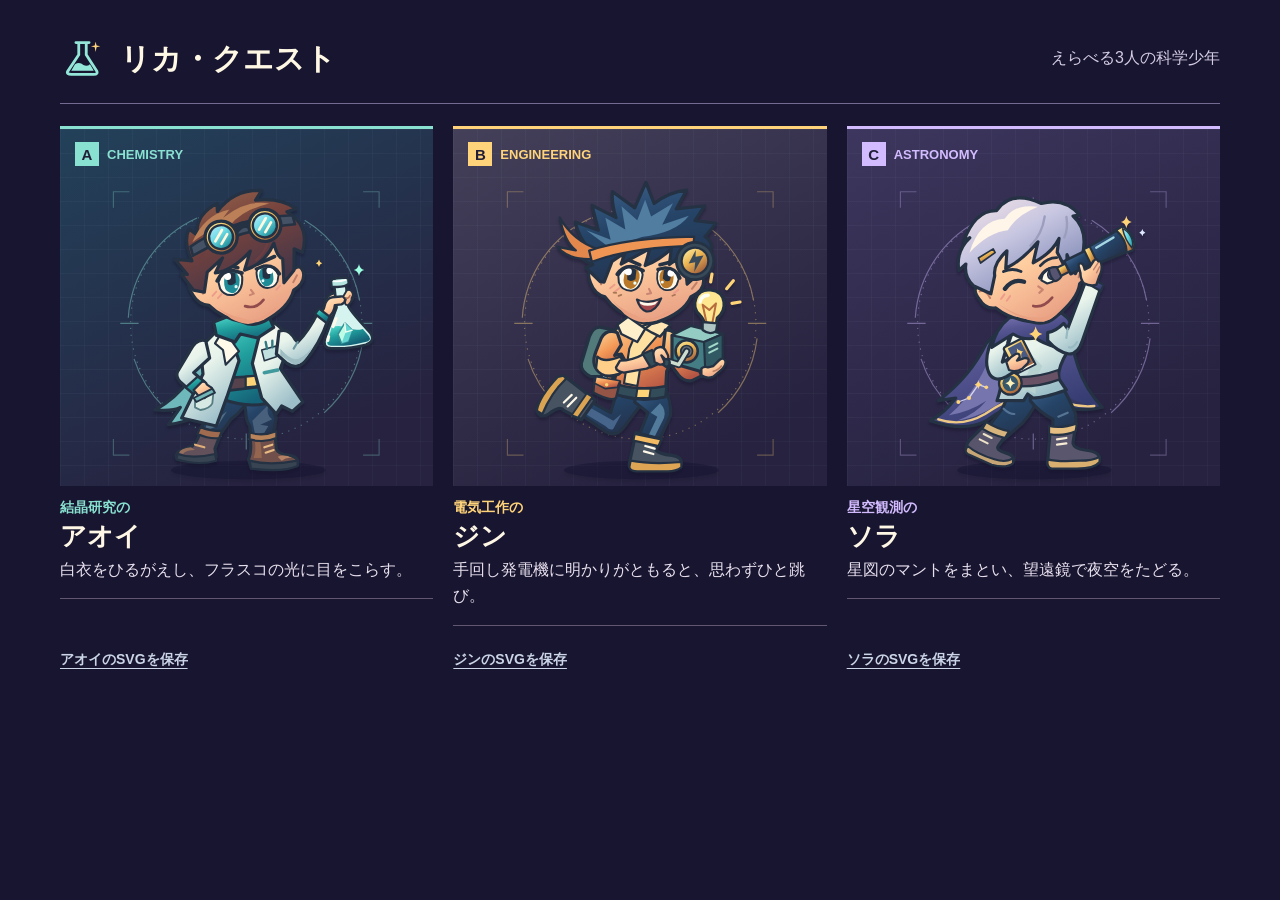
==== docs/hero-studies.html @ a7d61a47 "Add three selectable science heroes without migrating existing adventures" ====
<!doctype html>
<html lang="ja">
<head>
<meta charset="utf-8">
<meta name="viewport" content="width=device-width, initial-scale=1">
<title>リカ・クエスト｜3人の主人公</title>
<style>
*{box-sizing:border-box}
body{margin:0;background:#17152f;color:#fff8e4;font-family:"Hiragino Maru Gothic ProN","Yu Gothic UI","Meiryo",sans-serif}
main{max-width:1240px;margin:auto;padding:36px 40px 20px}
header{display:flex;align-items:center;gap:15px;padding-bottom:22px;border-bottom:1px solid #736b91}
header svg{width:45px;height:45px}
h1,h2,p{margin:0}
h1{font-size:30px;line-height:1.2}
header p{margin-left:auto;font-size:16px;color:#d5cbe5}
.lineup,.exports{display:grid;grid-template-columns:repeat(3,minmax(0,1fr));gap:20px}
.lineup{padding-top:22px}
article{--accent:#89e2d1;--shade:#23415a;min-width:0}
article:nth-child(2){--accent:#ffd37a;--shade:#44405a}
article:nth-child(3){--accent:#d3bbff;--shade:#3d365e}
.stage{position:relative;isolation:isolate;background:linear-gradient(155deg,var(--shade),#26223f 83%);border-top:3px solid var(--accent);overflow:hidden;min-height:360px}
.stage:before{content:"";position:absolute;inset:0;z-index:-1;background-image:linear-gradient(#d7f0ff08 1px,transparent 1px),linear-gradient(90deg,#d7f0ff08 1px,transparent 1px);background-size:24px 24px}
.lab{display:flex;gap:8px;align-items:center;color:var(--accent);font-size:13px;font-weight:700;padding:13px 15px 0}
.lab b{color:#211f37;background:var(--accent);width:24px;height:24px;display:grid;place-items:center;font-size:15px}
.plate{position:absolute;left:6%;width:88%;top:16%;height:77%;z-index:-1;color:var(--accent);opacity:.42}
.figure{height:320px;display:grid;place-items:center}
.figure svg{height:100%;width:100%;max-width:300px;filter:drop-shadow(0 3px 1px #12102355)}
figcaption{display:block;padding:13px 0 15px;border-bottom:1px solid #615770}
h2{font-size:26px;color:#fff7e6}
h2 small{display:block;color:var(--accent);font-size:14px;margin-bottom:2px}
figcaption p{color:#e9e0ef;font-size:16px;line-height:1.65;margin-top:3px}
figure{margin:0}
.exports{margin-top:12px}
a{min-height:44px;display:inline-flex;width:fit-content;align-items:center;gap:8px;color:#cbd5e7;font-weight:600;font-size:14px;text-underline-offset:4px}
a svg{width:16px;height:16px}
a:focus-visible{outline:3px solid #fbd056;outline-offset:3px}
@media(max-width:760px){main{padding:20px 16px}.lineup{gap:24px;grid-template-columns:1fr}.stage{min-height:300px}.figure{height:265px}header{flex-wrap:wrap;gap:8px}header p{margin-left:0;width:100%}.exports{display:flex;flex-wrap:wrap;gap:12px}}
</style>
</head>
<body>
<main>
<div id="sheet">
<header><svg viewBox="0 0 48 48" aria-hidden="true"><path d="M17 7H31M20 8V20L8 38Q7 41 12 41H36Q41 41 39 37L28 20V8" fill="none" stroke="#94e7d8" stroke-width="3" stroke-linecap="round" stroke-linejoin="round"/><path d="M16 30Q21 27 25 31Q29 33 32 30L36 37H12Z" fill="#94e7d8"/><path d="M38 6L39 10L43 11L39 12L38 17L37 12L33 11L37 10Z" fill="#ffd37a"/></svg><h1>リカ・クエスト</h1><p>えらべる3人の科学少年</p></header>
<div class="lineup">
<article data-hero="aoi"><figure><div class="stage"><div class="lab"><b>A</b> CHEMISTRY</div><div class="figure"></div></div><figcaption><h2><small>結晶研究の</small>アオイ</h2><p>白衣をひるがえし、フラスコの光に目をこらす。</p></figcaption></figure></article>
<article data-hero="jin"><figure><div class="stage"><div class="lab"><b>B</b> ENGINEERING</div><div class="figure"></div></div><figcaption><h2><small>電気工作の</small>ジン</h2><p>手回し発電機に明かりがともると、思わずひと跳び。</p></figcaption></figure></article>
<article data-hero="sora"><figure><div class="stage"><div class="lab"><b>C</b> ASTRONOMY</div><div class="figure"></div></div><figcaption><h2><small>星空観測の</small>ソラ</h2><p>星図のマントをまとい、望遠鏡で夜空をたどる。</p></figcaption></figure></article>
</div></div>
<nav class="exports" aria-label="キャラクターをSVGで保存"></nav>
</main>
<script src="../js/hero-studies.js"></script>
<script>
(function(){
  const plate='<svg class="plate" aria-hidden="true" viewBox="0 0 240 240" fill="none" stroke="currentColor"><circle cx="120" cy="120" r="101" stroke-dasharray="1 5"/><path d="M17 115 A103 103 0 0 1 77 28 M171 30 A103 103 0 0 1 219 100 M222 133 A103 103 0 0 1 188 198 M48 193 A103 103 0 0 1 22 151 M10 120H26 M214 120H230 M120 10V25 M120 216V230"/><path d="M4 19V5H18 M222 5H236V19 M236 221V235H222 M18 235H4V221" opacity=".7"/></svg>';
  document.querySelectorAll('[data-hero]').forEach(function(article){
    const art=window.RikaHeroStudies.render(article.dataset.hero);
    article.querySelector('.figure').innerHTML=art;
    article.querySelector('.stage').insertAdjacentHTML('afterbegin',plate);
    const link=document.createElement('a');
    link.href=URL.createObjectURL(new Blob([art],{type:'image/svg+xml'}));
    link.download=article.dataset.hero+'.svg';
    link.textContent=article.querySelector('h2').lastChild.textContent+'のSVGを保存';
    document.querySelector('.exports').append(link);
  });
})();
</script>
</body></html>
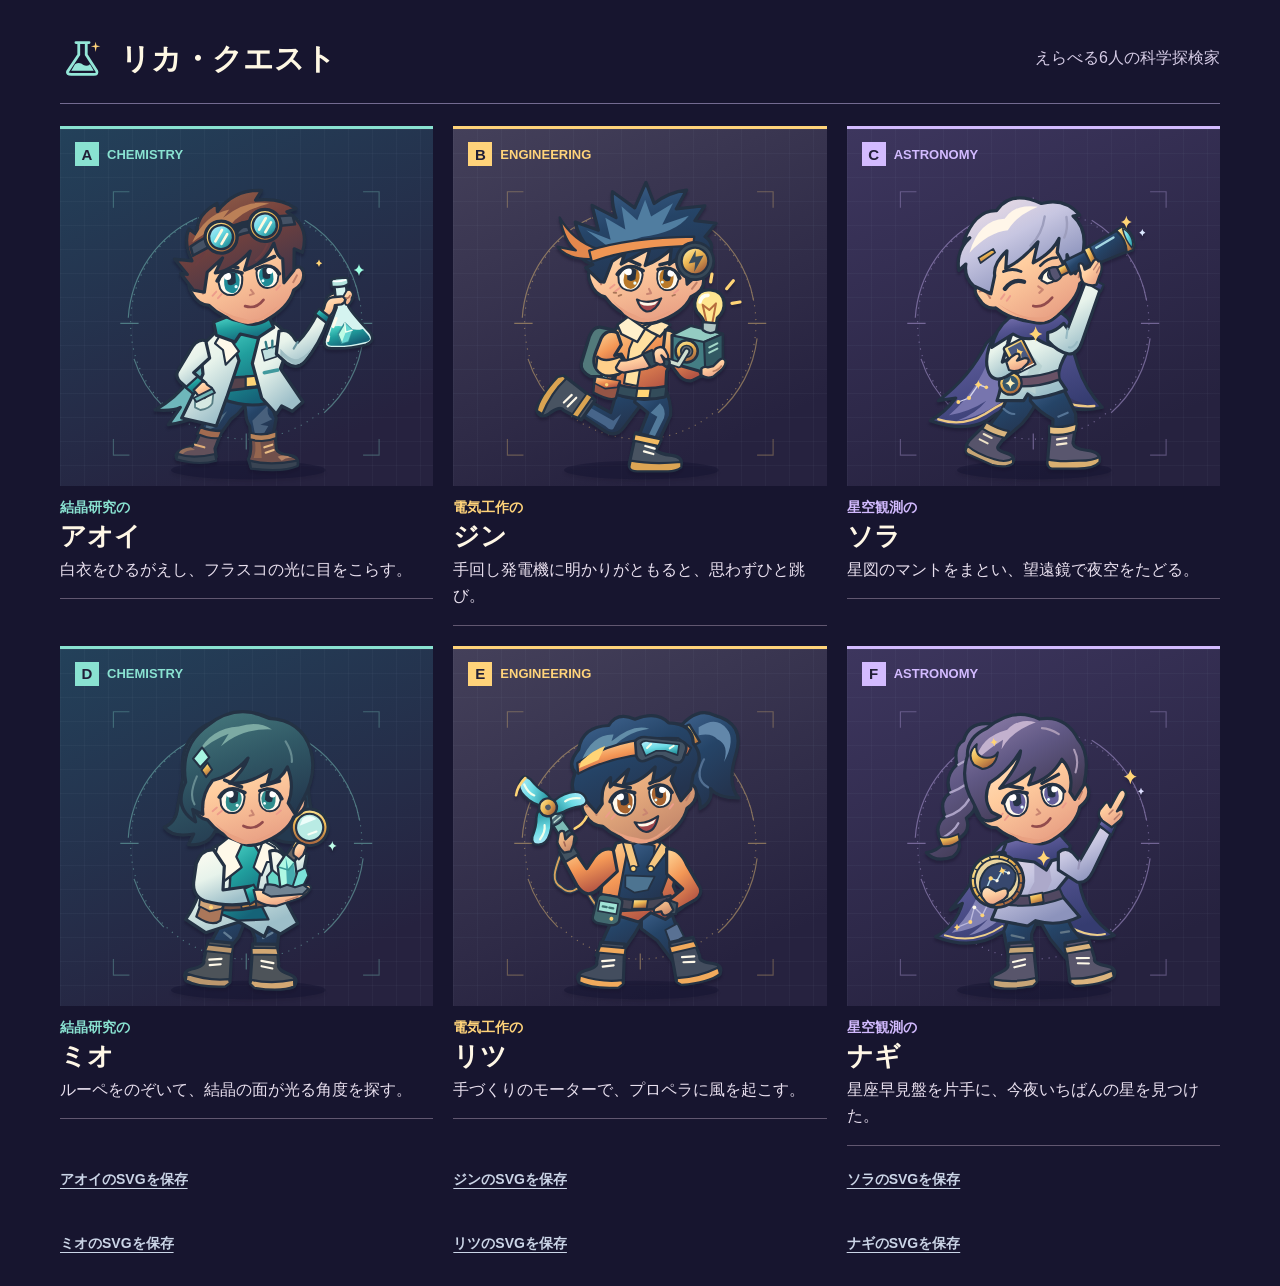
==== commit 03e4490c: "Add three playable science girls to the hero roster" ====
--- a/docs/hero-studies.html
+++ b/docs/hero-studies.html
@@ -3,7 +3,7 @@
 <head>
 <meta charset="utf-8">
 <meta name="viewport" content="width=device-width, initial-scale=1">
-<title>リカ・クエスト｜3人の主人公</title>
+<title>リカ・クエスト｜6人の主人公</title>
 <style>
 *{box-sizing:border-box}
 body{margin:0;background:#17152f;color:#fff8e4;font-family:"Hiragino Maru Gothic ProN","Yu Gothic UI","Meiryo",sans-serif}
@@ -16,8 +16,8 @@
 .lineup,.exports{display:grid;grid-template-columns:repeat(3,minmax(0,1fr));gap:20px}
 .lineup{padding-top:22px}
 article{--accent:#89e2d1;--shade:#23415a;min-width:0}
-article:nth-child(2){--accent:#ffd37a;--shade:#44405a}
-article:nth-child(3){--accent:#d3bbff;--shade:#3d365e}
+article:nth-child(3n+2){--accent:#ffd37a;--shade:#44405a}
+article:nth-child(3n){--accent:#d3bbff;--shade:#3d365e}
 .stage{position:relative;isolation:isolate;background:linear-gradient(155deg,var(--shade),#26223f 83%);border-top:3px solid var(--accent);overflow:hidden;min-height:360px}
 .stage:before{content:"";position:absolute;inset:0;z-index:-1;background-image:linear-gradient(#d7f0ff08 1px,transparent 1px),linear-gradient(90deg,#d7f0ff08 1px,transparent 1px);background-size:24px 24px}
 .lab{display:flex;gap:8px;align-items:center;color:var(--accent);font-size:13px;font-weight:700;padding:13px 15px 0}
@@ -40,11 +40,14 @@
 <body>
 <main>
 <div id="sheet">
-<header><svg viewBox="0 0 48 48" aria-hidden="true"><path d="M17 7H31M20 8V20L8 38Q7 41 12 41H36Q41 41 39 37L28 20V8" fill="none" stroke="#94e7d8" stroke-width="3" stroke-linecap="round" stroke-linejoin="round"/><path d="M16 30Q21 27 25 31Q29 33 32 30L36 37H12Z" fill="#94e7d8"/><path d="M38 6L39 10L43 11L39 12L38 17L37 12L33 11L37 10Z" fill="#ffd37a"/></svg><h1>リカ・クエスト</h1><p>えらべる3人の科学少年</p></header>
+<header><svg viewBox="0 0 48 48" aria-hidden="true"><path d="M17 7H31M20 8V20L8 38Q7 41 12 41H36Q41 41 39 37L28 20V8" fill="none" stroke="#94e7d8" stroke-width="3" stroke-linecap="round" stroke-linejoin="round"/><path d="M16 30Q21 27 25 31Q29 33 32 30L36 37H12Z" fill="#94e7d8"/><path d="M38 6L39 10L43 11L39 12L38 17L37 12L33 11L37 10Z" fill="#ffd37a"/></svg><h1>リカ・クエスト</h1><p>えらべる6人の科学探検家</p></header>
 <div class="lineup">
 <article data-hero="aoi"><figure><div class="stage"><div class="lab"><b>A</b> CHEMISTRY</div><div class="figure"></div></div><figcaption><h2><small>結晶研究の</small>アオイ</h2><p>白衣をひるがえし、フラスコの光に目をこらす。</p></figcaption></figure></article>
 <article data-hero="jin"><figure><div class="stage"><div class="lab"><b>B</b> ENGINEERING</div><div class="figure"></div></div><figcaption><h2><small>電気工作の</small>ジン</h2><p>手回し発電機に明かりがともると、思わずひと跳び。</p></figcaption></figure></article>
 <article data-hero="sora"><figure><div class="stage"><div class="lab"><b>C</b> ASTRONOMY</div><div class="figure"></div></div><figcaption><h2><small>星空観測の</small>ソラ</h2><p>星図のマントをまとい、望遠鏡で夜空をたどる。</p></figcaption></figure></article>
+<article data-hero="mio"><figure><div class="stage"><div class="lab"><b>D</b> CHEMISTRY</div><div class="figure"></div></div><figcaption><h2><small>結晶研究の</small>ミオ</h2><p>ルーペをのぞいて、結晶の面が光る角度を探す。</p></figcaption></figure></article>
+<article data-hero="ritsu"><figure><div class="stage"><div class="lab"><b>E</b> ENGINEERING</div><div class="figure"></div></div><figcaption><h2><small>電気工作の</small>リツ</h2><p>手づくりのモーターで、プロペラに風を起こす。</p></figcaption></figure></article>
+<article data-hero="nagi"><figure><div class="stage"><div class="lab"><b>F</b> ASTRONOMY</div><div class="figure"></div></div><figcaption><h2><small>星空観測の</small>ナギ</h2><p>星座早見盤を片手に、今夜いちばんの星を見つけた。</p></figcaption></figure></article>
 </div></div>
 <nav class="exports" aria-label="キャラクターをSVGで保存"></nav>
 </main>
